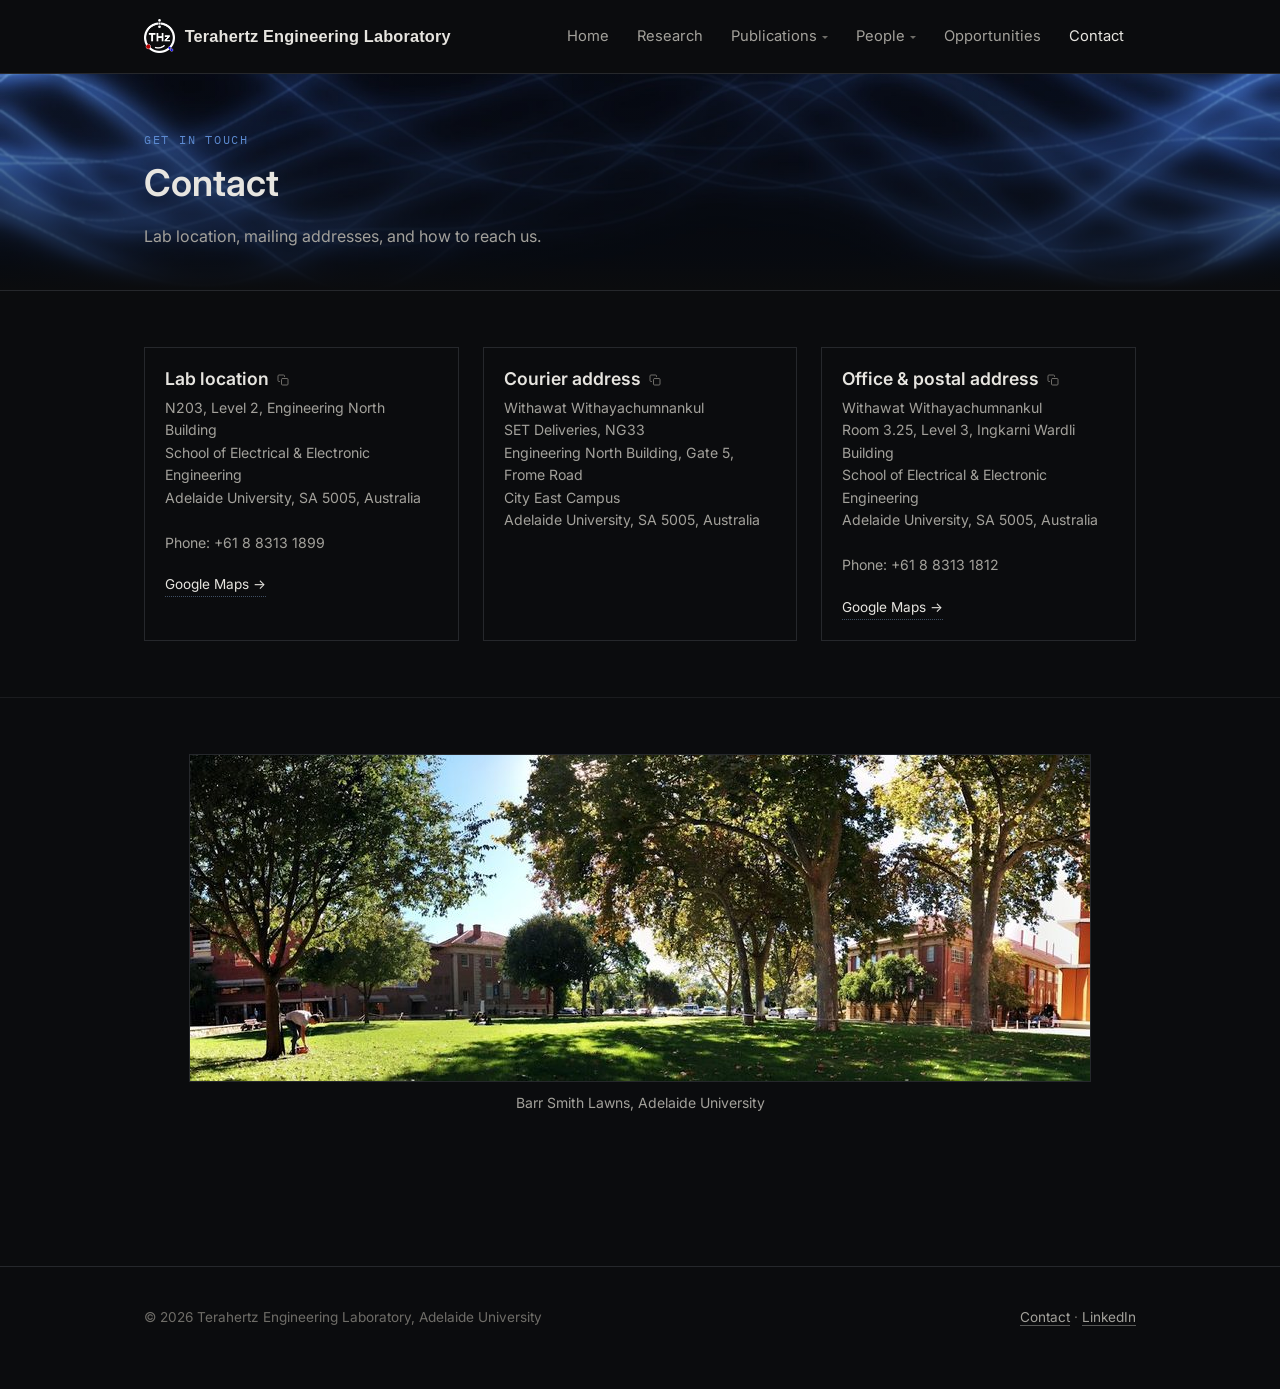
==== contact.html @ bb60377e "Add remaining student emails and LinkedIn profiles Emails for Adib Mohammad, Taegyun Noh, Tin Chu Ng" ====
<!DOCTYPE html>
<html lang="en">
<head>
<meta charset="UTF-8">
<meta name="viewport" content="width=device-width, initial-scale=1">
<meta http-equiv="Cache-Control" content="no-cache, no-store, must-revalidate">
<title>Contact — Terahertz Engineering Laboratory</title>
<meta name="description" content="Contact and location details for the Terahertz Engineering Laboratory, Adelaide University.">
<link rel="canonical" href="https://thz-el.org/contact.html">
<meta property="og:type" content="website">
<meta property="og:site_name" content="Terahertz Engineering Laboratory">
<meta property="og:title" content="Contact — Terahertz Engineering Laboratory">
<meta property="og:description" content="Contact and location details for the Terahertz Engineering Laboratory, Adelaide University.">
<meta property="og:url" content="https://thz-el.org/contact.html">
<meta property="og:image" content="https://thz-el.org/assets/img/group-photo-1.jpg">
<meta name="twitter:card" content="summary_large_image">
<link rel="icon" href="/assets/img/brand/favicon.png" type="image/png">
<link rel="preconnect" href="https://fonts.googleapis.com">
<link rel="preconnect" href="https://fonts.gstatic.com" crossorigin>
<link href="https://fonts.googleapis.com/css2?family=Inter:wght@400;500;600&family=IBM+Plex+Mono:wght@400;500&display=swap" rel="stylesheet">
<link rel="stylesheet" href="/assets/css/style.css?v=20260923k">
</head>
<body>

<header class="site-header">
  <div class="site-header-inner">
    <a class="brand plain" href="/index.html">
      <img class="brand-mark" src="/assets/img/brand/mark-white.png" alt="THz">
      <span class="brand-name">Terahertz Engineering Laboratory</span>
    </a>
    <nav class="primary-nav" aria-label="Primary">
      <ul>
        <li><a href="/index.html">Home</a></li>
        <li><a href="/research.html">Research</a></li>
        <li class="has-children">
          <button class="nav-parent" aria-expanded="false">Publications</button>
          <div class="submenu">
            <a href="/publications/journal-articles.html">Journal Articles</a>
            <a href="/publications/conference-presentations.html">Conference Presentations</a>
            <a href="/publications/phd-theses.html">PhD Theses</a>
            <a href="/publications/codes.html">Codes</a>
          </div>
        </li>
        <li class="has-children">
          <button class="nav-parent" aria-expanded="false">People</button>
          <div class="submenu">
            <a href="/people/researchers.html">Researchers</a>
            <a href="/people/alumni.html">Alumni</a>
            <a href="/people/coursework.html">Coursework Students</a>
            <a href="/people/visitors.html">Visitors</a>
          </div>
        </li>
        <li><a href="/opportunities.html">Opportunities</a></li>
        <li><a href="/contact.html" aria-current="page">Contact</a></li>
      </ul>
    </nav>
    <button class="nav-toggle" aria-label="Toggle navigation" aria-expanded="false"><span></span></button>
  </div>
</header>

<main>

  <section class="page-hero">
    <div class="wrap-wide">
      <p class="hero-eyebrow">Get in touch</p>
      <h1>Contact</h1>
      <p class="lead">Lab location, mailing addresses, and how to reach us.</p>
    </div>
  </section>

  <section class="block">
    <div class="wrap-wide">
      <div class="card-grid card-grid-compact">
        <div class="card">
          <h3>Lab location <button type="button" class="copy-btn copy-btn-sm" aria-label="Copy lab location address" data-copy="N203, Level 2, Engineering North Building&#10;School of Electrical &amp; Electronic Engineering&#10;Adelaide University, SA 5005, Australia"><svg viewBox="0 0 24 24" width="12" height="12" fill="none" stroke="currentColor" stroke-width="2" stroke-linecap="round" stroke-linejoin="round"><rect x="9" y="9" width="13" height="13" rx="2"></rect><path d="M5 15H4a2 2 0 0 1-2-2V4a2 2 0 0 1 2-2h9a2 2 0 0 1 2 2v1"></path></svg></button></h3>
          <p class="address">N203, Level 2, Engineering North Building<br>
          School of Electrical &amp; Electronic Engineering<br>
          Adelaide University, SA 5005, Australia</p>
          <p class="small">Phone: +61 8 8313 1899</p>
          <div class="entry-links"><a href="https://www.google.com/maps/search/?api=1&amp;query=Engineering+North+Building%2C+University+of+Adelaide">Google Maps &rarr;</a></div>
        </div>
        <div class="card">
          <h3>Courier address <button type="button" class="copy-btn copy-btn-sm" aria-label="Copy courier address" data-copy="Withawat Withayachumnankul&#10;SET Deliveries, NG33&#10;Engineering North Building, Gate 5, Frome Road&#10;City East Campus&#10;Adelaide University, SA 5005, Australia"><svg viewBox="0 0 24 24" width="12" height="12" fill="none" stroke="currentColor" stroke-width="2" stroke-linecap="round" stroke-linejoin="round"><rect x="9" y="9" width="13" height="13" rx="2"></rect><path d="M5 15H4a2 2 0 0 1-2-2V4a2 2 0 0 1 2-2h9a2 2 0 0 1 2 2v1"></path></svg></button></h3>
          <p class="address">Withawat Withayachumnankul<br>
          SET Deliveries, NG33<br>
          Engineering North Building, Gate 5, Frome Road<br>
          City East Campus<br>
          Adelaide University, SA 5005, Australia</p>
        </div>
        <div class="card">
          <h3>Office &amp; postal address <button type="button" class="copy-btn copy-btn-sm" aria-label="Copy office and postal address" data-copy="Withawat Withayachumnankul&#10;Room 3.25, Level 3, Ingkarni Wardli Building&#10;School of Electrical &amp; Electronic Engineering&#10;Adelaide University, SA 5005, Australia"><svg viewBox="0 0 24 24" width="12" height="12" fill="none" stroke="currentColor" stroke-width="2" stroke-linecap="round" stroke-linejoin="round"><rect x="9" y="9" width="13" height="13" rx="2"></rect><path d="M5 15H4a2 2 0 0 1-2-2V4a2 2 0 0 1 2-2h9a2 2 0 0 1 2 2v1"></path></svg></button></h3>
          <p class="address">Withawat Withayachumnankul<br>
          Room 3.25, Level 3, Ingkarni Wardli Building<br>
          School of Electrical &amp; Electronic Engineering<br>
          Adelaide University, SA 5005, Australia</p>
          <p class="small">Phone: +61 8 8313 1812</p>
          <div class="entry-links"><a href="https://www.google.com/maps/search/?api=1&amp;query=Ingkarni+Wardli+Building%2C+University+of+Adelaide">Google Maps &rarr;</a></div>
        </div>
      </div>
    </div>
  </section>

  <section class="block">
    <div class="wrap-wide" style="text-align:center;">
      <img src="/assets/img/barr-smith-lawns.jpg" alt="Barr Smith Lawns, Adelaide University" loading="lazy" style="display:block; margin:0 auto; max-width:100%; border:1px solid var(--line);">
      <p class="small" style="margin-top:10px;">Barr Smith Lawns, Adelaide University</p>
    </div>
  </section>

</main>

<footer class="site-footer">
  <div class="wrap-wide" style="display:block;">
    <div style="display:flex; justify-content:space-between; flex-wrap:wrap; gap:16px;">
      <span>&copy; <span data-copyright-year>2026</span> Terahertz Engineering Laboratory, Adelaide University</span>
      <span><a href="/contact.html">Contact</a> &middot; <a href="https://www.linkedin.com/company/thz-el">LinkedIn</a></span>
    </div>
  </div>
</footer>

<script src="/assets/js/main.js?v=20260923k"></script>
</body>
</html>
---- assets/css/style.css ----
/* ==========================================================================
   Terahertz Engineering Laboratory — design system
   Dark, minimal, academic. No gradients, no shadow-cards, no rounded chrome.
   ========================================================================== */

:root {
  --bg: #0b0c0e;
  --bg-raised: #121316;
  --line: #26282c;
  --line-soft: #1b1c1f;
  --text: #e7e5e0;
  --text-dim: #a3a19b;
  --text-faint: #6f6d68;
  --accent: #5c8ad1;
  --accent-dim: #3a537d;
  --link: #8fb3e6;
  --gold: #d9a94a;
  --serif: "Source Serif 4", Georgia, "Times New Roman", serif;
  --sans: "Inter", -apple-system, BlinkMacSystemFont, "Segoe UI", sans-serif;
  --mono: "IBM Plex Mono", ui-monospace, SFMono-Regular, Menlo, monospace;
  --measure: 780px;
  --measure-wide: 1040px;
}

* { box-sizing: border-box; }
html { color-scheme: dark; }

body {
  margin: 0;
  background: var(--bg);
  color: var(--text);
  font-family: var(--sans);
  font-size: 16px;
  line-height: 1.6;
  -webkit-font-smoothing: antialiased;
  text-rendering: optimizeLegibility;
}

img { max-width: 100%; display: block; }

a {
  color: var(--text);
  text-decoration: none;
  border-bottom: 1px solid rgba(231, 229, 224, 0.35);
}
a:hover { color: var(--link); border-bottom-color: var(--link); }
a.plain { border-bottom: none; }

h1, h2, h3, h4 {
  font-weight: 600;
  line-height: 1.25;
  margin: 0 0 0.5em;
  color: var(--text);
}
h1 { font-family: var(--sans); font-size: 2.1rem; font-weight: 600; }
h2 { font-family: var(--sans); font-size: 1.4rem; font-weight: 600; }
h3 { font-family: var(--sans); font-size: 1.1rem; font-weight: 600; }
h4 { font-family: var(--sans); font-size: 1rem; text-transform: uppercase; letter-spacing: 0.06em; color: var(--text-dim); }

p { margin: 0 0 1em; }
p:last-child { margin-bottom: 0; }

.small { font-size: 0.875rem; color: var(--text-dim); }
.mono { font-family: var(--mono); }

/* ---------- layout ---------- */

.wrap {
  max-width: var(--measure);
  margin: 0 auto;
  padding: 0 24px;
}
.wrap-wide {
  max-width: var(--measure-wide);
  margin: 0 auto;
  padding: 0 24px;
}

main { display: block; padding-bottom: 96px; }

/* ---------- header / nav ---------- */

.site-header {
  border-bottom: 1px solid var(--line);
  background: var(--bg);
  position: sticky;
  top: 0;
  z-index: 20;
}
.site-header-inner {
  max-width: var(--measure-wide);
  margin: 0 auto;
  padding: 18px 24px;
  display: flex;
  align-items: center;
  justify-content: space-between;
  gap: 24px;
}
.brand {
  display: flex;
  align-items: center;
  gap: 10px;
  border-bottom: none;
}
.brand-mark {
  display: block;
  height: 34px;
  width: auto;
  transition: filter 0.2s ease;
}
.brand-name {
  font-family: Arial, Helvetica, sans-serif;
  font-weight: 700;
  font-size: 1.02rem;
  color: var(--text);
  letter-spacing: 0.01em;
  white-space: nowrap;
  transition: color 0.2s ease, text-shadow 0.2s ease;
}
.brand:hover .brand-mark {
  filter: drop-shadow(0 0 6px var(--accent)) drop-shadow(0 0 16px var(--accent)) drop-shadow(0 0 28px var(--accent));
}
.brand:hover .brand-name {
  text-shadow: 0 0 10px var(--accent), 0 0 22px var(--accent), 0 0 36px var(--accent);
}

nav.primary-nav {
  display: flex;
  align-items: center;
  gap: 2px;
}
nav.primary-nav ul {
  list-style: none;
  display: flex;
  margin: 0;
  padding: 0;
  gap: 4px;
}
nav.primary-nav > ul > li { position: relative; }
nav.primary-nav a,
nav.primary-nav button.nav-parent {
  display: block;
  padding: 8px 12px;
  font-size: 0.92rem;
  line-height: 1.4;
  color: var(--text-dim);
  border-bottom: none;
  white-space: nowrap;
  background: none;
  border: none;
  font-family: var(--sans);
  cursor: pointer;
  margin: 0;
  vertical-align: top;
}
nav.primary-nav a:hover,
nav.primary-nav button.nav-parent:hover,
nav.primary-nav a[aria-current="page"] { color: var(--text); }
nav.primary-nav button.nav-parent::after {
  content: "";
  display: inline-block;
  margin-left: 5px;
  border: 3px solid transparent;
  border-top-color: var(--text-faint);
  border-bottom: none;
  transform: translateY(-2px);
}

.submenu {
  display: none;
  position: absolute;
  top: 100%;
  left: 0;
  min-width: 210px;
  background: var(--bg-raised);
  border: 1px solid var(--line);
  padding: 6px;
  margin-top: 4px;
}
li.has-children.open .submenu { display: block; }
.submenu a {
  padding: 7px 10px;
  font-size: 0.88rem;
  color: var(--text-dim);
}
.submenu a:hover { color: var(--text); background: var(--line-soft); }

.nav-toggle {
  display: none;
  background: none;
  border: 1px solid var(--line);
  color: var(--text);
  width: 38px;
  height: 34px;
  padding: 0;
  cursor: pointer;
}
.nav-toggle span,
.nav-toggle span::before,
.nav-toggle span::after {
  content: "";
  display: block;
  width: 16px;
  height: 1px;
  background: var(--text);
  margin: 0 auto;
  position: relative;
}
.nav-toggle span::before { top: -5px; }
.nav-toggle span::after { top: 4px; }

/* ---------- hero ---------- */

.hero {
  padding: 88px 0 64px;
  border-bottom: 1px solid var(--line);
  background-image: linear-gradient(180deg, rgba(8,14,26,0.08) 0%, rgba(8,12,18,0.55) 80%, var(--bg) 100%), url("/assets/img/brand/header-bg.jpg?v=20260921g");
  background-size: cover;
  background-position: center;
}
.hero-inner {
  max-width: var(--measure-wide);
  margin: 0 auto;
  padding: 0 24px;
}
.hero-eyebrow {
  font-family: var(--mono);
  font-size: 0.78rem;
  letter-spacing: 0.14em;
  text-transform: uppercase;
  color: var(--accent);
  margin: 0 0 14px;
}
.hero h1 {
  font-size: clamp(1.7rem, 3.4vw, 2.7rem);
  white-space: nowrap;
  margin-bottom: 0.35em;
}
@media (max-width: 640px) {
  .hero h1 { white-space: normal; }
}
.hero p.lead {
  color: var(--text-dim);
  font-size: 1.05rem;
  max-width: 62ch;
}

.page-hero {
  padding: 56px 0 40px;
  border-bottom: 1px solid var(--line);
  background-image: linear-gradient(180deg, rgba(8,14,26,0.1) 0%, rgba(8,12,18,0.6) 84%, var(--bg) 100%), url("/assets/img/brand/header-bg.jpg?v=20260921g");
  background-size: cover;
  background-position: center;
}
.page-hero .hero-eyebrow { margin-bottom: 10px; }
.page-hero h1 { font-size: clamp(1.7rem, 3vw, 2.3rem); }
.page-hero p.lead { color: var(--text-dim); max-width: 68ch; }

/* ---------- sections ---------- */

section.block {
  padding: 56px 0;
  border-bottom: 1px solid var(--line-soft);
}
section.block:last-of-type { border-bottom: none; }
section.block > .wrap,
section.block > .wrap-wide { }
section.block h2 {
  margin-bottom: 0.6em;
}
section.block .section-num {
  font-family: var(--mono);
  color: var(--text-faint);
  font-size: 0.8rem;
  margin-bottom: 0.4em;
  display: block;
}
.prose { max-width: 68ch; color: var(--text-dim); }
.prose strong, .prose b { color: var(--text); font-weight: 600; }

.stats-row {
  display: grid;
  grid-template-columns: repeat(auto-fit, minmax(120px, 1fr));
  gap: 12px;
  margin-top: 28px;
  max-width: 68ch;
}
.stat { display: block; border: 1px solid var(--line); padding: 12px 8px; text-align: center; transition: border-color 0.15s ease; }
a.stat:hover { border-color: var(--accent); }
a.stat:hover .stat-num { color: var(--link); }
.stat-num {
  display: block;
  font-family: var(--mono);
  font-size: 1.6rem;
  font-weight: 500;
  color: var(--accent);
  line-height: 1.1;
}
.stat-label { display: block; font-size: 0.8rem; color: var(--text-dim); margin-top: 4px; }
.stat-sub { display: block; font-size: 0.72rem; color: var(--gold); margin-top: 3px; }
.stat-flags { display: flex; flex-wrap: wrap; justify-content: center; gap: 3px; margin-top: 6px; }
.stat-flags img { display: block; border-radius: 2px; }

/* ---------- grids / cards (flat, no shadows) ---------- */

.card {
  border: 1px solid var(--line);
  padding: 24px;
}
.card h3 { margin-bottom: 0.4em; }
.card .small { margin-top: 0.6em; }

/* ---------- lists (publications, people) ---------- */

.entry-list { list-style: none; margin: 0; padding: 0; }
.entry {
  padding: 20px 0;
  border-bottom: 1px solid var(--line-soft);
  display: grid;
  grid-template-columns: 88px 1fr;
  gap: 20px;
}
.entry:first-child { padding-top: 0; }
.entry:last-child { border-bottom: none; }
.entry-year {
  font-family: var(--mono);
  color: var(--accent);
  font-size: 0.9rem;
  padding-top: 2px;
}
.entry-title { color: var(--text); margin: 0 0 4px; font-weight: 500; }
.entry-meta { color: var(--text-dim); font-size: 0.92rem; }
.entry-links { margin-top: 6px; display: flex; gap: 14px; font-size: 0.85rem; }
.entry-links a { border-bottom: 1px dotted rgba(143,179,230,0.4); }

.copy-btn {
  display: inline-flex;
  align-items: center;
  justify-content: center;
  color: var(--text-dim);
  background: none;
  border: 1px solid var(--line);
  padding: 5px;
  margin: 2px 0 16px;
  cursor: pointer;
}
.copy-btn:hover { border-color: var(--text-faint); color: var(--text); }
.copy-btn:disabled { color: var(--accent); border-color: var(--accent-dim); cursor: default; }
.copy-btn-sm {
  border: none;
  padding: 2px;
  margin: 0 0 0 2px;
  vertical-align: middle;
  color: var(--text-faint);
}
.copy-btn-sm:hover { border-color: transparent; color: var(--text); }
.bibtex-btn { font-family: var(--mono); font-size: 11px; font-weight: 500; line-height: 1; letter-spacing: 1px; }

.year-heading {
  font-family: var(--mono);
  color: var(--accent);
  font-size: 1.3rem;
  font-weight: 500;
  margin: 72px 0 8px;
  padding-bottom: 10px;
  border-bottom: 2px solid var(--accent-dim);
}
.year-heading:first-child { margin-top: 0; }

/* year-heading sits first inside its own .year-block wrapper (for the year
   filter), so :first-child above always zeroes its margin -- space between
   years comes from the block gap instead */
.year-block + .year-block { margin-top: 72px; }

.pub-list { list-style: none; margin: 0; padding: 0; }
.pub-entry {
  padding: 20px 0;
  border-bottom: 1px solid var(--line-soft);
  display: flex;
  gap: 20px;
  align-items: flex-start;
}
.pub-entry:first-child { padding-top: 0; }
.pub-entry:last-child { border-bottom: none; }
.pub-entry[hidden] { display: none; }
.pub-entry .pub-thumb {
  flex: 0 0 120px;
  width: 120px;
  aspect-ratio: 4 / 3;
  object-fit: cover;
  background: var(--bg-raised);
}
.pub-entry .pub-thumb-empty {
  flex: 0 0 120px;
  width: 120px;
  aspect-ratio: 4 / 3;
  background: var(--bg-raised);
  border: 1px dashed var(--line);
}
.pub-entry .entry-body { flex: 1; min-width: 0; }
.pub-entry .entry-title { color: var(--text); margin: 0; font-weight: 400; font-size: 0.92rem; line-height: 1.55; }
.pub-entry .entry-title a { color: var(--text); border-bottom: 1px solid rgba(143, 179, 230, 0.35); }
.pub-entry .entry-title a:hover { border-bottom-color: var(--link); }
.pub-entry .entry-meta { color: var(--text-dim); font-size: 0.85rem; margin: 6px 0 0; }
.pub-entry .entry-meta a { word-break: break-all; }


/* people */
.people-grid {
  display: grid;
  grid-template-columns: repeat(auto-fill, minmax(220px, 1fr));
  gap: 20px;
  margin-top: 8px;
}
.person {
  background: var(--bg);
  border: 1px solid var(--line);
  padding: 20px;
  display: flex;
  flex-direction: column;
  min-height: 440px;
}
.people-grid-compact .person { min-height: 300px; }
.person-photo {
  width: 100%;
  aspect-ratio: 5 / 6;
  object-fit: cover;
  margin-bottom: 14px;
  filter: grayscale(0.3);
}
.person-name { font-weight: 600; color: var(--text); }
.person-role { font-size: 0.85rem; color: var(--accent); margin: 2px 0 8px; }
.person-meta { font-size: 0.85rem; color: var(--text-dim); margin: 0 0 4px; }
.person-meta:last-of-type { margin-bottom: 8px; }
.person-links { display: flex; gap: 10px; flex-wrap: wrap; margin-top: auto; padding-top: 8px; }
.person-links a {
  display: inline-flex;
  align-items: center;
  justify-content: center;
  color: var(--text-faint);
  border-bottom: none;
}
.person-links a:hover { color: var(--text); }

/* simple data table (codes, theses, etc.) */
table.data {
  width: 100%;
  border-collapse: collapse;
  font-size: 0.92rem;
}
table.data th, table.data td {
  text-align: left;
  padding: 10px 14px 10px 0;
  border-bottom: 1px solid var(--line-soft);
  vertical-align: top;
}
table.data th {
  font-family: var(--mono);
  font-weight: 400;
  text-transform: uppercase;
  letter-spacing: 0.05em;
  font-size: 0.72rem;
  color: var(--text-faint);
}

/* fixed, matching column widths across a stack of same-shape tables (coursework students) */
table.data.cols-4 { table-layout: fixed; }
table.data.cols-4 col.c1 { width: 20%; }
table.data.cols-4 col.c2 { width: 12%; }
table.data.cols-4 col.c3 { width: 20%; }
table.data.cols-4 col.c4 { width: 48%; }

/* logos row */
.photo-row {
  display: flex;
  flex-wrap: wrap;
  gap: 16px;
  margin: 24px 0 10px;
}
.photo-row img {
  flex: 1 1 260px;
  min-width: 0;
  aspect-ratio: 3 / 2;
  object-fit: cover;
  border: 1px solid var(--line);
}

.team-photo-row {
  display: flex;
  flex-wrap: wrap;
  gap: 16px;
  margin-top: 20px;
}
.team-photo-row figure {
  flex: 1 1 260px;
  min-width: 0;
  margin: 0;
}
a.lightbox-link {
  display: block;
  border-bottom: none;
  cursor: zoom-in;
}
.team-photo-row img {
  display: block;
  width: 100%;
  aspect-ratio: 3 / 2;
  object-fit: cover;
  border: 1px solid var(--line);
}
.team-photo-row figcaption {
  font-family: var(--mono);
  font-size: 0.78rem;
  color: var(--text-faint);
  margin-top: 8px;
}

/* ---------- lightbox ---------- */

.lightbox-overlay {
  position: fixed;
  inset: 0;
  background: rgba(5, 6, 8, 0.92);
  display: flex;
  align-items: center;
  justify-content: center;
  padding: 40px;
  z-index: 100;
  cursor: zoom-out;
}
.lightbox-overlay[hidden] { display: none; }
.lightbox-overlay img {
  max-width: 100%;
  max-height: 100%;
  border: 1px solid var(--line);
}
.lightbox-close {
  position: fixed;
  top: 20px;
  right: 24px;
  z-index: 101;
  background: none;
  border: 1px solid var(--line);
  color: var(--text);
  width: 38px;
  height: 38px;
  font-size: 1.2rem;
  line-height: 1;
  cursor: pointer;
}

.logo-row {
  display: flex;
  flex-wrap: wrap;
  align-items: stretch;
  gap: 14px;
  margin-top: 20px;
  max-width: 68ch;
}
.logo-row a, .logo-row span {
  border-bottom: none;
  display: flex;
  align-items: center;
  justify-content: center;
  opacity: 0.88;
  transition: opacity 0.15s ease;
}
.logo-row a:hover, .logo-row span:hover { opacity: 1; }
.logo-row img {
  max-height: 84px;
  max-width: 220px;
  width: auto;
  height: auto;
  transition: filter 0.2s ease;
}
.logo-row a:hover img, .logo-row span:hover img {
  filter: drop-shadow(0 0 6px var(--accent)) drop-shadow(0 0 16px var(--accent));
}

/* tags / pillboxes */
.tag-row { display: flex; flex-wrap: wrap; gap: 8px; margin-top: 14px; }
.tag-row-inline { display: inline-flex; vertical-align: middle; margin: 0 0 0 4px; gap: 6px; }
.tag {
  font-family: var(--mono);
  font-size: 0.68rem;
  font-weight: 500;
  letter-spacing: 0.01em;
  color: var(--text-dim);
  border: 1px solid var(--line);
  padding: 2px 8px;
  border-radius: 999px;
  white-space: nowrap;
  line-height: 1.6;
}
.tag-award {
  font-family: var(--sans);
  font-size: 0.72rem;
  font-weight: 600;
  letter-spacing: 0.01em;
  color: var(--bg);
  background: var(--gold);
  border: 1px solid var(--gold);
  padding: 1px 7px;
  border-radius: 999px;
  white-space: normal;
  line-height: 1.3;
}
.tag-award a { color: inherit; border-bottom: 1px dotted currentColor; }
.tag-note {
  font-family: var(--sans);
  font-size: 0.78rem;
  font-weight: 600;
  letter-spacing: 0.01em;
  color: var(--gold);
  white-space: normal;
  line-height: 1.4;
}
.tag-note a { color: inherit; border-bottom: 1px dotted currentColor; }
.note-sep { color: var(--text-faint); margin: 0 8px; }

.year-filter-label {
  font-family: var(--mono);
  font-size: 0.78rem;
  color: var(--text-faint);
  display: flex;
  align-items: center;
  gap: 8px;
}
.year-filter {
  font-family: var(--sans);
  font-size: 0.88rem;
  color: var(--text);
  background: var(--bg-raised);
  border: 1px solid var(--line);
  padding: 6px 10px;
  cursor: pointer;
}
.year-filter:hover { border-color: var(--text-faint); }

.topic-filter { display: flex; flex-wrap: wrap; gap: 8px; }
.topic-filter-btn {
  font-family: var(--sans);
  font-size: 0.78rem;
  color: var(--text-dim);
  background: none;
  border: 1px solid var(--line);
  padding: 5px 12px;
  border-radius: 999px;
  cursor: pointer;
  line-height: 1.4;
}
.topic-filter-btn:hover { border-color: var(--text-faint); color: var(--text); }
.topic-filter-btn[aria-pressed="true"] {
  color: var(--bg);
  background: var(--accent);
  border-color: var(--accent);
}

/* research / topic cards */
.cluster-group { margin-bottom: 44px; }
.cluster-group:last-child { margin-bottom: 0; }
.cluster-group > h2 { margin-bottom: 20px; }
.card-grid {
  display: grid;
  grid-template-columns: repeat(2, 1fr);
  gap: 24px;
}
.card-grid-compact {
  grid-template-columns: repeat(auto-fill, minmax(260px, 1fr));
}
.card-grid .card {
  background: var(--bg);
  border: 1px solid var(--line);
  padding: 20px;
  display: flex;
  flex-direction: column;
}
.card-grid .card p { font-size: 0.88rem; }
.card p { color: var(--text-dim); font-size: 0.92rem; }
.card img {
  width: 100%;
  height: 160px;
  object-fit: cover;
  margin-bottom: 14px;
}
/* the plain (non-compact) card-grid is only used by wider, 2-column
   layouts (e.g. Codes) -- a fixed 160px height crops far more aggressively
   there than in the narrower auto-fill compact grid, so scale with width */
.card-grid:not(.card-grid-compact) .card img {
  height: auto;
  aspect-ratio: 16 / 9;
}

/* buttons */
.btn {
  display: inline-block;
  padding: 10px 18px;
  border: 1px solid var(--accent-dim);
  color: var(--text);
  font-size: 0.9rem;
  border-bottom-width: 1px;
}
.btn:hover { border-color: var(--accent); color: var(--link); }

/* ---------- footer ---------- */

.site-footer {
  border-top: 1px solid var(--line);
  padding: 40px 0 60px;
  color: var(--text-faint);
  font-size: 0.85rem;
}
.site-footer .wrap-wide {
  display: flex;
  justify-content: space-between;
  flex-wrap: wrap;
  gap: 16px;
}
.site-footer a { color: var(--text-dim); }
.acknowledgement {
  max-width: 42.9rem;
  margin: 0;
  color: var(--text-faint);
  font-size: 0.85rem;
}

/* ---------- responsive ---------- */

@media (max-width: 980px) {
  nav.primary-nav { display: none; }
  .nav-toggle { display: block; }
  .site-header.open nav.primary-nav {
    display: block;
    position: absolute;
    top: 100%;
    left: 0;
    right: 0;
    background: var(--bg);
    border-top: 1px solid var(--line);
    border-bottom: 1px solid var(--line);
  }
  .site-header.open nav.primary-nav ul {
    flex-direction: column;
    gap: 0;
    padding: 8px 24px 16px;
  }
  .site-header.open li.has-children .submenu {
    position: static;
    border: none;
    padding: 0 0 0 12px;
    margin-top: 0;
    background: none;
  }
}
@media (max-width: 860px) {
  .entry { grid-template-columns: 1fr; gap: 4px; }
  .card-grid { grid-template-columns: 1fr; }
  .pub-entry .pub-thumb, .pub-entry .pub-thumb-empty { width: 96px; flex: 0 0 96px; }
}
@media (max-width: 520px) {
  /* .people-grid drops to a single column below this width, which would
     otherwise stretch .person-photo (width: 100%) to the full card width */
  .person-photo { width: 160px; align-self: center; }
}
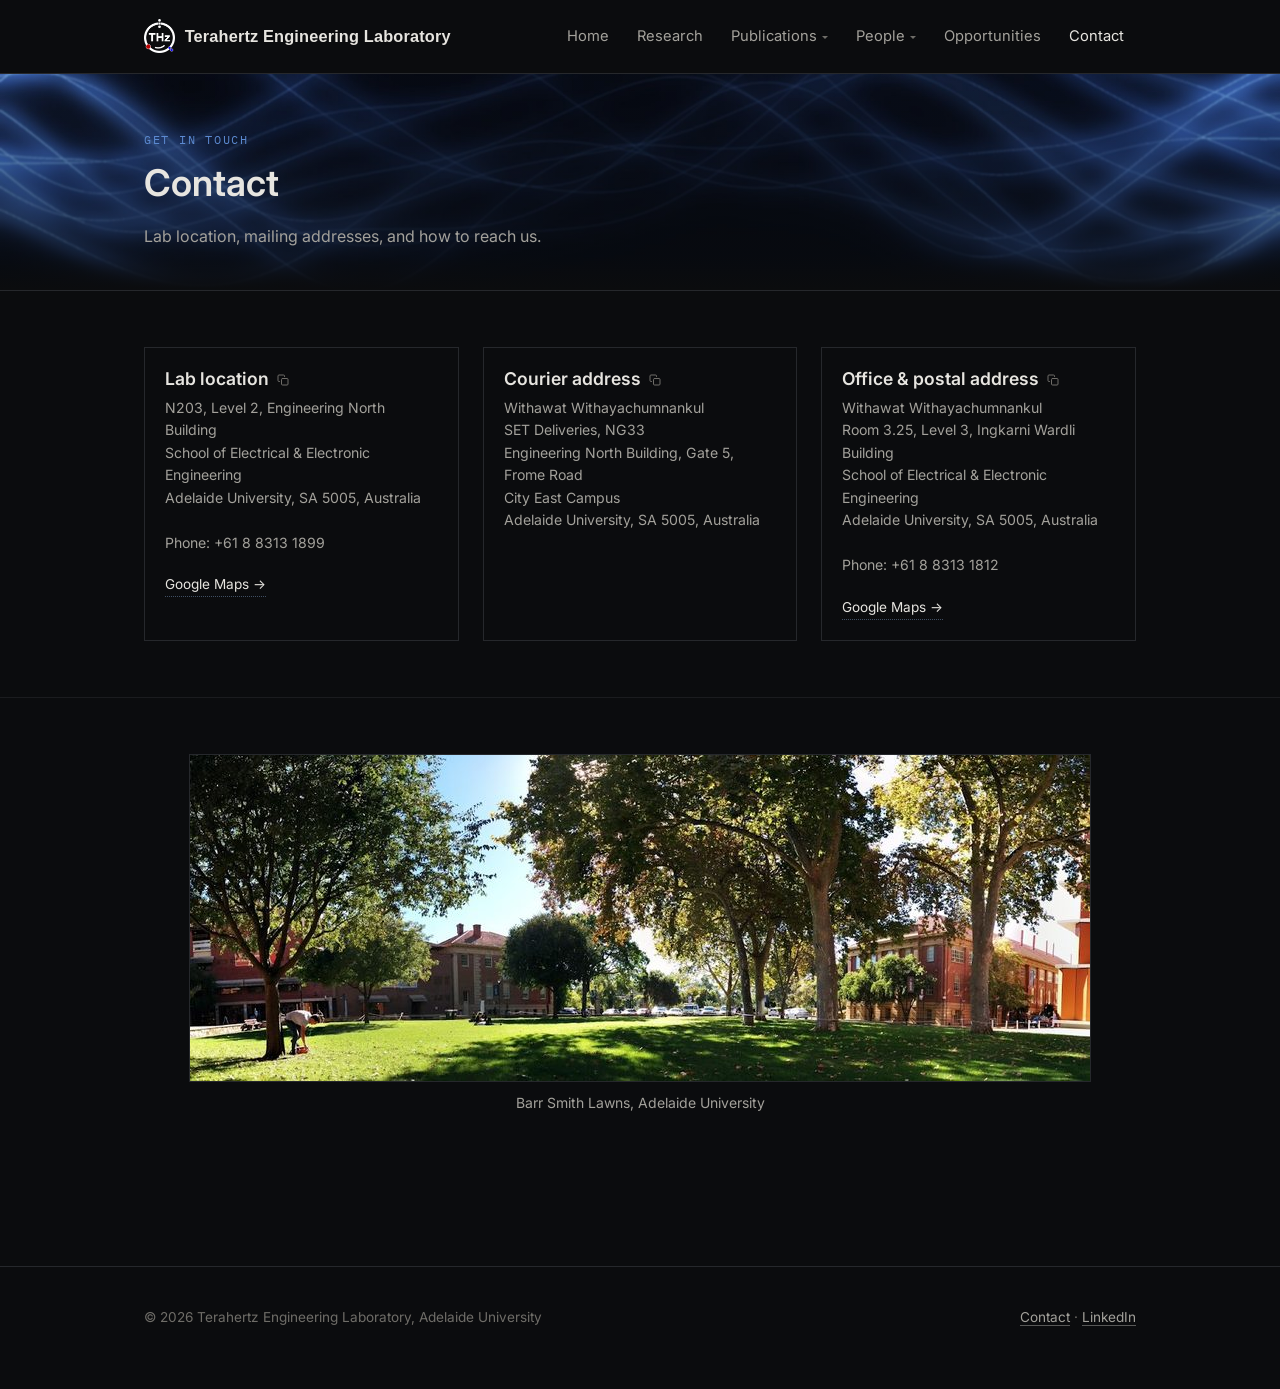
==== commit fc0197b4: "Declutter and enrich the Alumni page - Add Endeavour Postdoctoral Fellowship to Daniel Headland's aw" ====
--- a/contact.html
+++ b/contact.html
@@ -18,7 +18,7 @@
 <link rel="preconnect" href="https://fonts.googleapis.com">
 <link rel="preconnect" href="https://fonts.gstatic.com" crossorigin>
 <link href="https://fonts.googleapis.com/css2?family=Inter:wght@400;500;600&family=IBM+Plex+Mono:wght@400;500&display=swap" rel="stylesheet">
-<link rel="stylesheet" href="/assets/css/style.css?v=20260923k">
+<link rel="stylesheet" href="/assets/css/style.css?v=20260923o">
 </head>
 <body>
 
@@ -118,6 +118,6 @@
   </div>
 </footer>
 
-<script src="/assets/js/main.js?v=20260923k"></script>
+<script src="/assets/js/main.js?v=20260923o"></script>
 </body>
 </html>
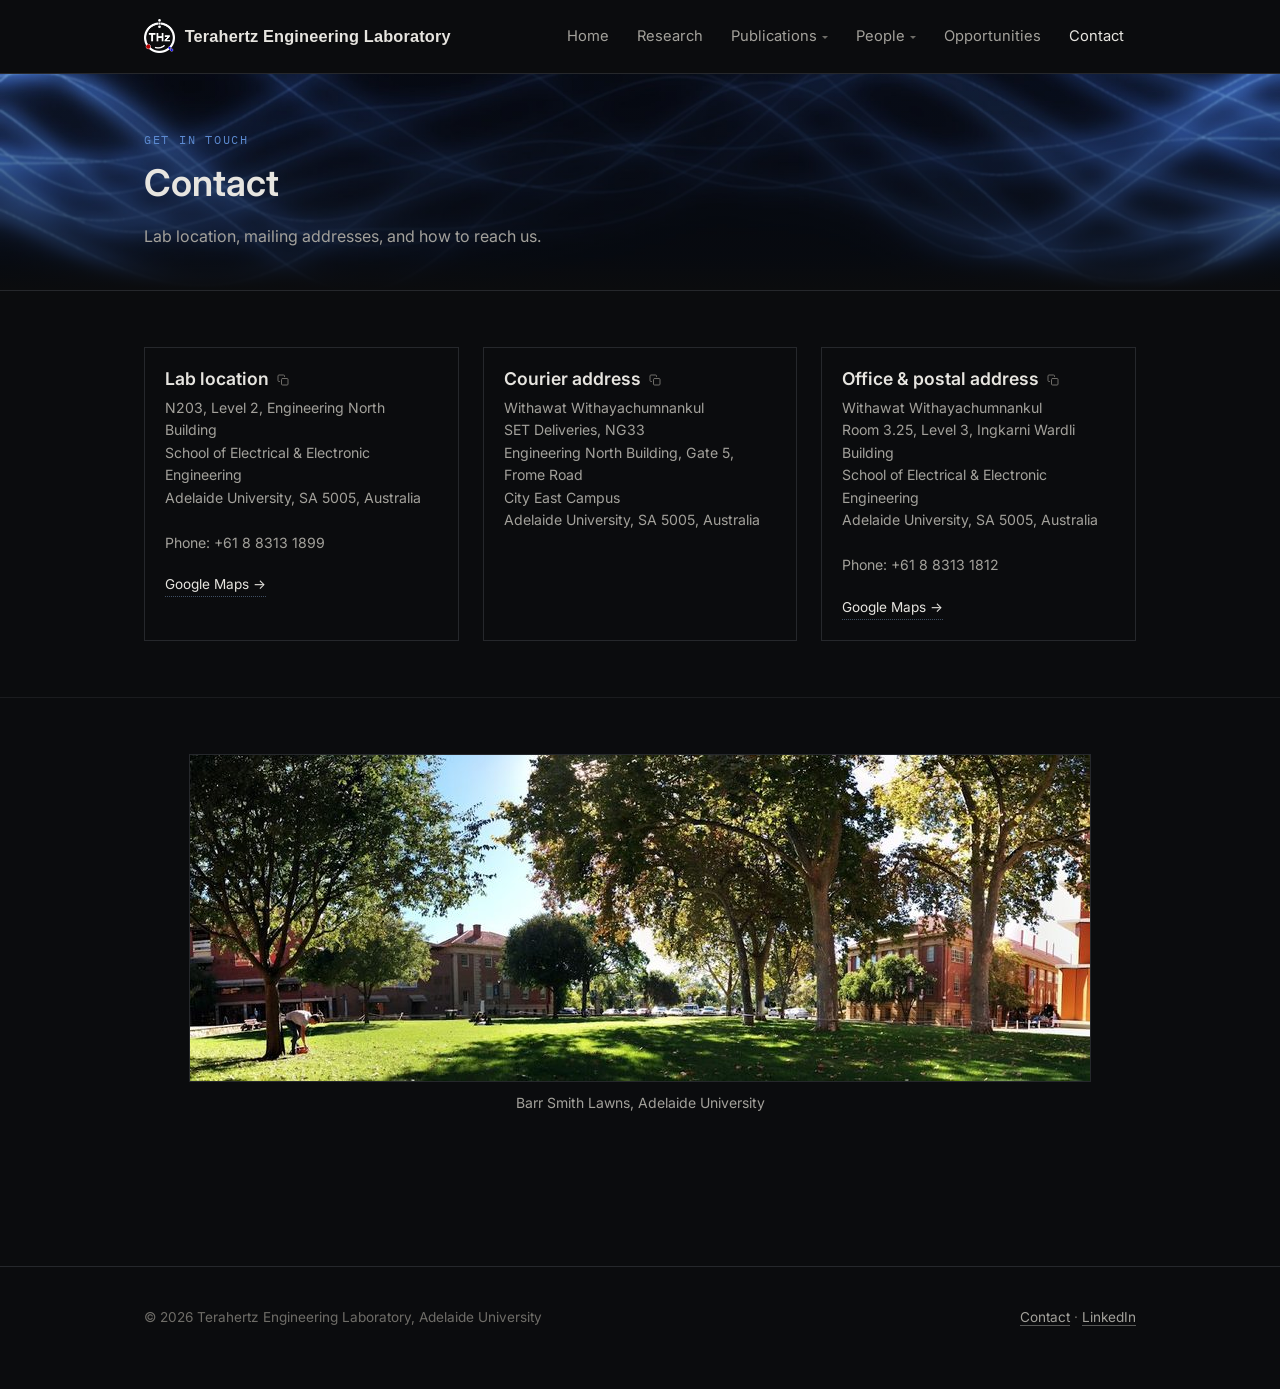
==== commit 571f9df5: "Remove alumni name links; fix mid-phrase wrapping in award chips Alumni names are now plain text ins" ====
--- a/contact.html
+++ b/contact.html
@@ -18,7 +18,7 @@
 <link rel="preconnect" href="https://fonts.googleapis.com">
 <link rel="preconnect" href="https://fonts.gstatic.com" crossorigin>
 <link href="https://fonts.googleapis.com/css2?family=Inter:wght@400;500;600&family=IBM+Plex+Mono:wght@400;500&display=swap" rel="stylesheet">
-<link rel="stylesheet" href="/assets/css/style.css?v=20260923o">
+<link rel="stylesheet" href="/assets/css/style.css?v=20260923r">
 </head>
 <body>
 
@@ -118,6 +118,6 @@
   </div>
 </footer>
 
-<script src="/assets/js/main.js?v=20260923o"></script>
+<script src="/assets/js/main.js?v=20260923r"></script>
 </body>
 </html>
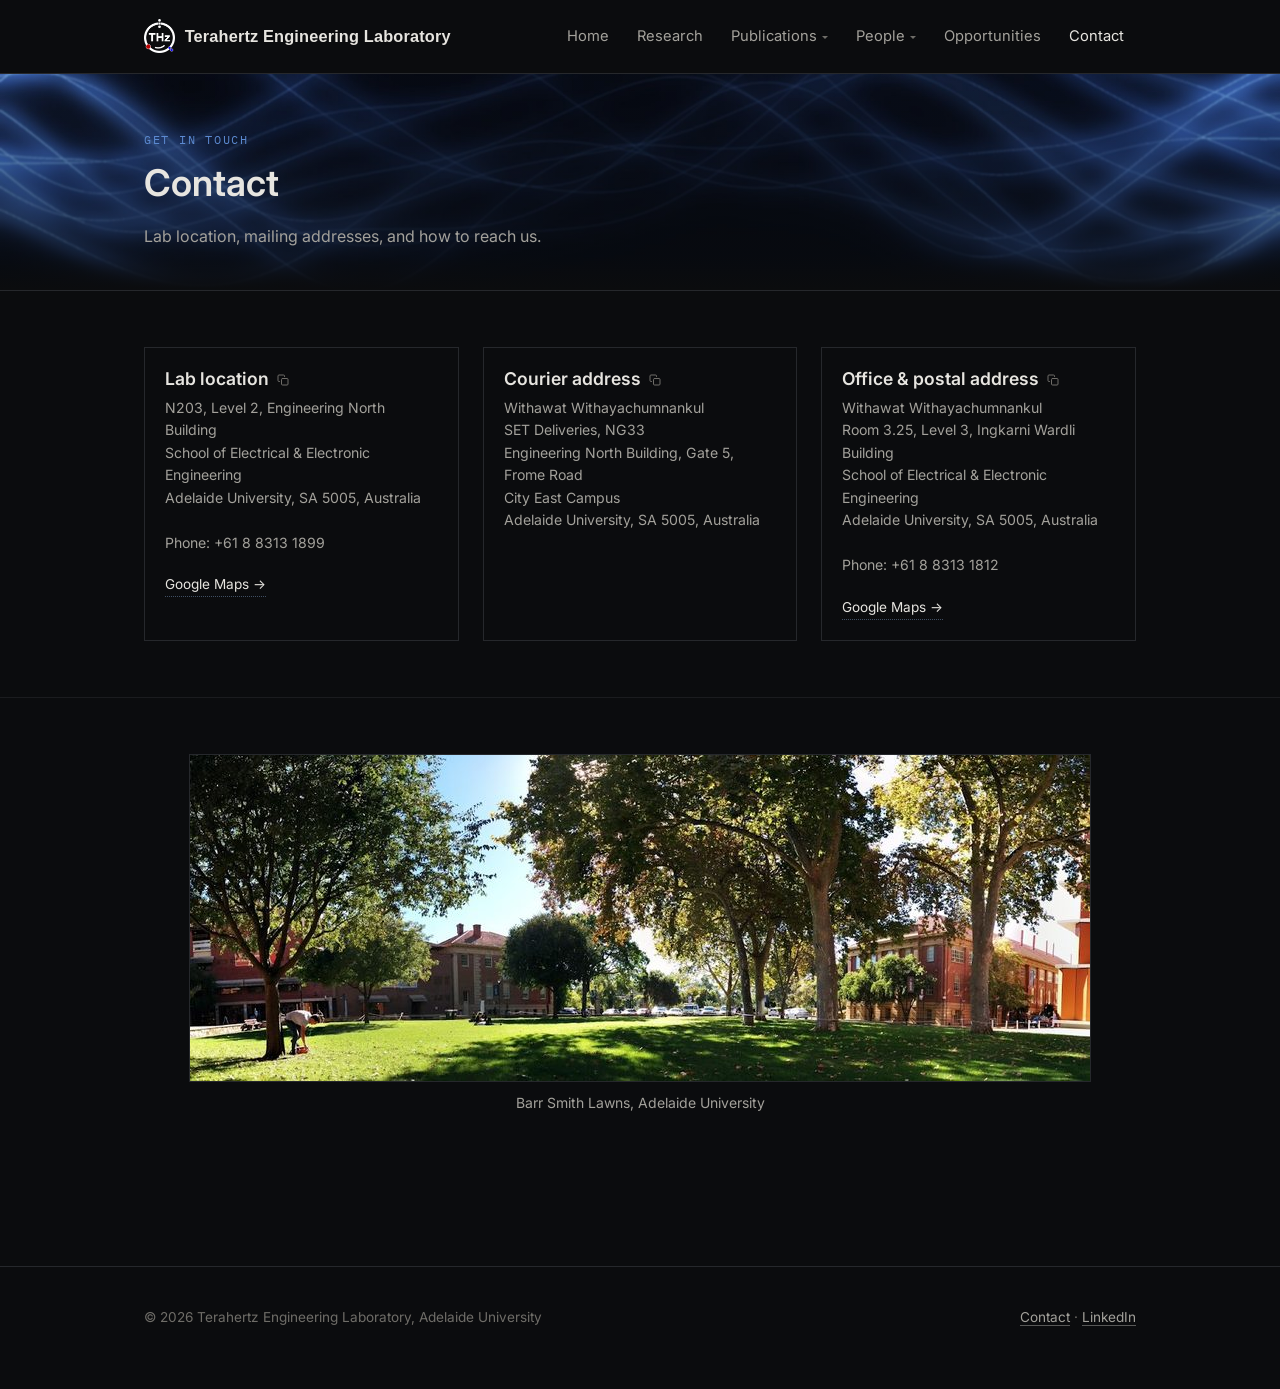
==== commit 6cee8da2: "Add Invited Papers stat chip to journal articles page, fix stat chip widths Repeats the homepage's 7" ====
--- a/contact.html
+++ b/contact.html
@@ -18,7 +18,7 @@
 <link rel="preconnect" href="https://fonts.googleapis.com">
 <link rel="preconnect" href="https://fonts.gstatic.com" crossorigin>
 <link href="https://fonts.googleapis.com/css2?family=Inter:wght@400;500;600&family=IBM+Plex+Mono:wght@400;500&display=swap" rel="stylesheet">
-<link rel="stylesheet" href="/assets/css/style.css?v=20260923r">
+<link rel="stylesheet" href="/assets/css/style.css?v=20260926d">
 </head>
 <body>
 
@@ -118,6 +118,6 @@
   </div>
 </footer>
 
-<script src="/assets/js/main.js?v=20260923r"></script>
+<script src="/assets/js/main.js?v=20260926d"></script>
 </body>
 </html>
--- a/assets/css/style.css
+++ b/assets/css/style.css
@@ -14,6 +14,7 @@
   --accent: #5c8ad1;
   --accent-dim: #3a537d;
   --link: #8fb3e6;
+  --link-underline: rgba(143, 179, 230, 0.4);
   --gold: #d9a94a;
   --serif: "Source Serif 4", Georgia, "Times New Roman", serif;
   --sans: "Inter", -apple-system, BlinkMacSystemFont, "Segoe UI", sans-serif;
@@ -61,7 +62,6 @@
 p:last-child { margin-bottom: 0; }
 
 .small { font-size: 0.875rem; color: var(--text-dim); }
-.mono { font-family: var(--mono); }
 
 /* ---------- layout ---------- */
 
@@ -280,7 +280,8 @@
 
 .stats-row {
   display: grid;
-  grid-template-columns: repeat(auto-fit, minmax(120px, 1fr));
+  grid-template-columns: repeat(auto-fit, minmax(120px, 128px));
+  justify-content: start;
   gap: 12px;
   margin-top: 28px;
   max-width: 68ch;
@@ -312,26 +313,10 @@
 
 /* ---------- lists (publications, people) ---------- */
 
-.entry-list { list-style: none; margin: 0; padding: 0; }
-.entry {
-  padding: 20px 0;
-  border-bottom: 1px solid var(--line-soft);
-  display: grid;
-  grid-template-columns: 88px 1fr;
-  gap: 20px;
-}
-.entry:first-child { padding-top: 0; }
-.entry:last-child { border-bottom: none; }
-.entry-year {
-  font-family: var(--mono);
-  color: var(--accent);
-  font-size: 0.9rem;
-  padding-top: 2px;
-}
 .entry-title { color: var(--text); margin: 0 0 4px; font-weight: 500; }
 .entry-meta { color: var(--text-dim); font-size: 0.92rem; }
 .entry-links { margin-top: 6px; display: flex; gap: 14px; font-size: 0.85rem; }
-.entry-links a { border-bottom: 1px dotted rgba(143,179,230,0.4); }
+.entry-links a { border-bottom: 1px dotted var(--link-underline); }
 
 .copy-btn {
   display: inline-flex;
@@ -399,7 +384,7 @@
 }
 .pub-entry .entry-body { flex: 1; min-width: 0; }
 .pub-entry .entry-title { color: var(--text); margin: 0; font-weight: 400; font-size: 0.92rem; line-height: 1.55; }
-.pub-entry .entry-title a { color: var(--text); border-bottom: 1px solid rgba(143, 179, 230, 0.35); }
+.pub-entry .entry-title a { color: var(--text); border-bottom: 1px solid var(--link-underline); }
 .pub-entry .entry-title a:hover { border-bottom-color: var(--link); }
 .pub-entry .entry-meta { color: var(--text-dim); font-size: 0.85rem; margin: 6px 0 0; }
 .pub-entry .entry-meta a { word-break: break-all; }
@@ -471,42 +456,17 @@
 table.data.cols-4 col.c4 { width: 48%; }
 
 /* logos row */
-.photo-row {
-  display: flex;
-  flex-wrap: wrap;
-  gap: 16px;
-  margin: 24px 0 10px;
-}
-.photo-row img {
-  flex: 1 1 260px;
-  min-width: 0;
-  aspect-ratio: 3 / 2;
-  object-fit: cover;
-  border: 1px solid var(--line);
-}
-
-.team-photo-row {
-  display: flex;
-  flex-wrap: wrap;
-  gap: 16px;
-  margin-top: 20px;
-}
-.team-photo-row figure {
-  flex: 1 1 260px;
-  min-width: 0;
-  margin: 0;
-}
+.photo-row, .team-photo-row { display: flex; flex-wrap: wrap; gap: 16px; }
+.photo-row { margin: 24px 0 10px; }
+.team-photo-row { margin-top: 20px; }
+.photo-row img, .team-photo-row figure { flex: 1 1 260px; min-width: 0; }
+.team-photo-row figure { margin: 0; }
+.photo-row img, .team-photo-row img { aspect-ratio: 3 / 2; object-fit: cover; border: 1px solid var(--line); }
+.team-photo-row img { width: 100%; }
 a.lightbox-link {
   display: block;
   border-bottom: none;
   cursor: zoom-in;
-}
-.team-photo-row img {
-  display: block;
-  width: 100%;
-  aspect-ratio: 3 / 2;
-  object-fit: cover;
-  border: 1px solid var(--line);
 }
 .team-photo-row figcaption {
   font-family: var(--mono);
@@ -635,8 +595,6 @@
   padding: 6px 10px;
   cursor: pointer;
 }
-.year-filter:hover { border-color: var(--text-faint); }
-
 .topic-filter { display: flex; flex-wrap: wrap; gap: 8px; }
 .topic-filter-btn {
   font-family: var(--sans);
@@ -649,7 +607,8 @@
   cursor: pointer;
   line-height: 1.4;
 }
-.topic-filter-btn:hover { border-color: var(--text-faint); color: var(--text); }
+.year-filter:hover, .topic-filter-btn:hover { border-color: var(--text-faint); }
+.topic-filter-btn:hover { color: var(--text); }
 .topic-filter-btn[aria-pressed="true"] {
   color: var(--bg);
   background: var(--accent);
@@ -753,7 +712,6 @@
   }
 }
 @media (max-width: 860px) {
-  .entry { grid-template-columns: 1fr; gap: 4px; }
   .card-grid { grid-template-columns: 1fr; }
   .pub-entry .pub-thumb, .pub-entry .pub-thumb-empty { width: 96px; flex: 0 0 96px; }
 }
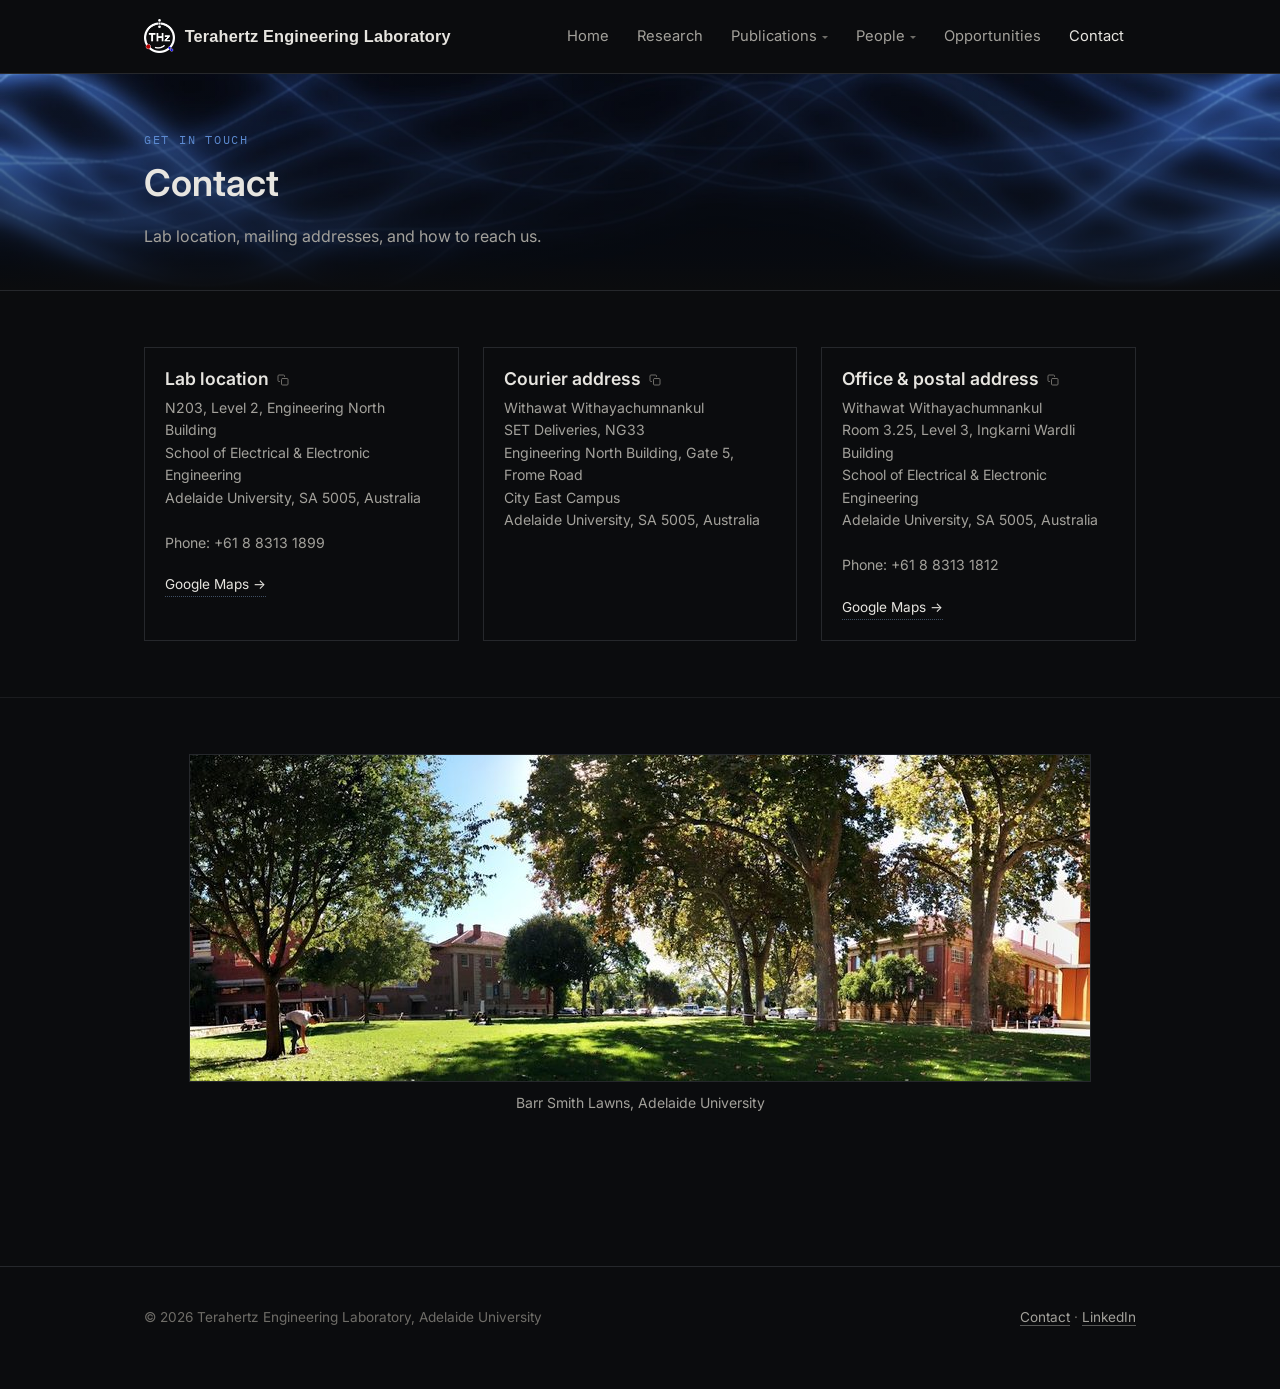
==== commit ac0a98c9: "Add Commendation and Medal stat chips to PhD theses page Adds two hand-maintained stat chips to the " ====
--- a/contact.html
+++ b/contact.html
@@ -18,7 +18,7 @@
 <link rel="preconnect" href="https://fonts.googleapis.com">
 <link rel="preconnect" href="https://fonts.gstatic.com" crossorigin>
 <link href="https://fonts.googleapis.com/css2?family=Inter:wght@400;500;600&family=IBM+Plex+Mono:wght@400;500&display=swap" rel="stylesheet">
-<link rel="stylesheet" href="/assets/css/style.css?v=20260926d">
+<link rel="stylesheet" href="/assets/css/style.css?v=20260926e">
 </head>
 <body>
 
@@ -118,6 +118,6 @@
   </div>
 </footer>
 
-<script src="/assets/js/main.js?v=20260926d"></script>
+<script src="/assets/js/main.js?v=20260926e"></script>
 </body>
 </html>
